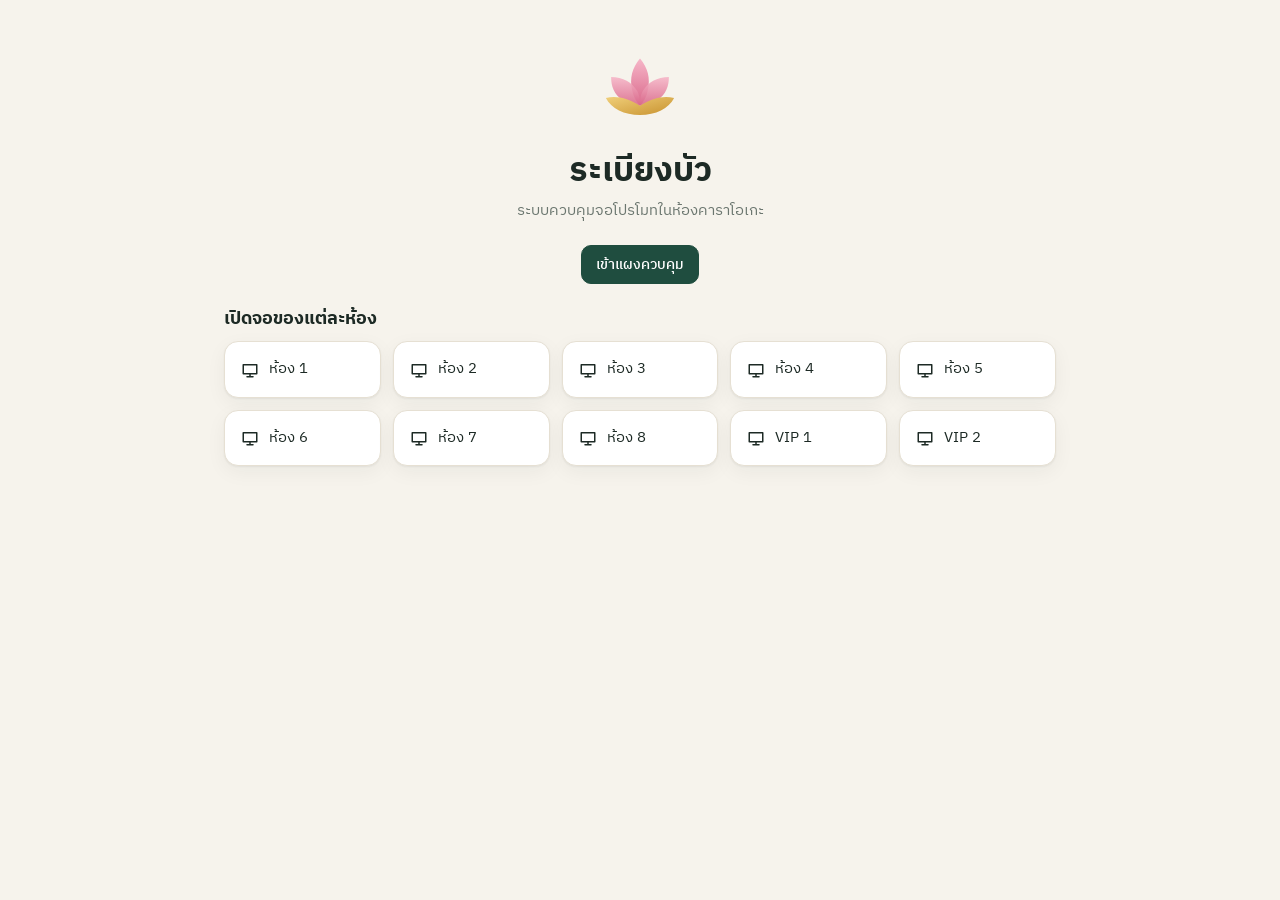
==== index.html @ 252fd1d8 "Add karaoke-room TV signage system (admin panel + TV player) - admin.html: manage rooms, playlists, " ====
<!doctype html>
<html lang="th">
<head>
  <meta charset="utf-8">
  <meta name="viewport" content="width=device-width, initial-scale=1">
  <title>ระเบียงบัว — ระบบจอ</title>
  <link rel="preconnect" href="https://fonts.googleapis.com">
  <link rel="preconnect" href="https://fonts.gstatic.com" crossorigin>
  <link href="https://fonts.googleapis.com/css2?family=IBM+Plex+Sans+Thai:wght@400;500;600;700&display=swap" rel="stylesheet">
  <link rel="icon" href="assets/img/lotus.svg" type="image/svg+xml">
  <link rel="stylesheet" href="assets/css/admin.css">
  <style>
    .hero { max-width: 880px; margin: 0 auto; padding: 48px 24px 24px; text-align: center; }
    .hero img { width: 84px; height: 84px; }
    .hero h1 { font-size: 34px; margin-top: 10px; }
    .hero p { color: var(--muted); margin: 8px 0 22px; }
    .tvs { max-width: 880px; margin: 0 auto; padding: 0 24px 48px; display: grid; grid-template-columns: repeat(auto-fill, minmax(150px, 1fr)); gap: 12px; }
    .tvs a { padding: 16px; text-decoration: none; color: var(--ink); display: flex; gap: 10px; align-items: center; }
    .tvs a:hover { border-color: var(--gold); }
  </style>
</head>
<body>
  <section class="hero">
    <img src="assets/img/lotus.svg" alt="">
    <h1 id="shop">ระเบียงบัว</h1>
    <p>ระบบควบคุมจอโปรโมทในห้องคาราโอเกะ</p>
    <a class="btn primary" href="admin.html">เข้าแผงควบคุม</a>
  </section>
  <h3 style="max-width:880px;margin:0 auto 12px;padding:0 24px">เปิดจอของแต่ละห้อง</h3>
  <section class="tvs" id="tvs"></section>
  <script src="assets/js/common.js"></script>
  <script>
    fetch(RB.CONFIG_PATH + '?t=' + Date.now(), { cache: 'no-store' })
      .then(r => r.json()).catch(() => null)
      .then(raw => {
        const cfg = RB.normalize(raw);
        document.getElementById('shop').textContent = cfg.shop.name;
        document.getElementById('tvs').innerHTML = cfg.rooms.map(r =>
          `<a class="card" href="tv.html?room=${encodeURIComponent(r.id)}"><svg viewBox="0 0 24 24"><path d="M3 5h18v12H3z M8 21h8 M12 17v4"/></svg>${RB.esc(r.name)}</a>`
        ).join('');
      });
  </script>
</body>
</html>
---- assets/css/admin.css ----
:root {
  --bg: #f6f3ec;
  --surface: #ffffff;
  --surface-2: #faf8f3;
  --ink: #1d2a25;
  --muted: #6b766f;
  --line: #e6e0d3;
  --brand: #1f4d3f;
  --brand-ink: #ffffff;
  --gold: #c99a3b;
  --lotus: #d9688a;
  --danger: #c0392b;
  --ok: #2f8f5b;
  --radius: 14px;
  --shadow: 0 1px 2px rgba(29, 42, 37, .06), 0 6px 20px rgba(29, 42, 37, .05);
}
@media (prefers-color-scheme: dark) {
  :root:not([data-theme="light"]) {
    --bg: #0f1714; --surface: #17211d; --surface-2: #1c2823; --ink: #ecf0ec; --muted: #9aa69f;
    --line: #2a3832; --brand: #3f8f74; --gold: #e0b45a; --shadow: 0 1px 2px rgba(0,0,0,.3);
  }
}

* { box-sizing: border-box; }
html, body { margin: 0; }
body {
  background: var(--bg); color: var(--ink);
  font: 15px/1.5 'IBM Plex Sans Thai', 'Noto Sans Thai', system-ui, sans-serif;
  -webkit-font-smoothing: antialiased;
}
.hidden { display: none !important; }
h1, h2, h3 { margin: 0; line-height: 1.25; }
a { color: var(--brand); }
svg { width: 18px; height: 18px; fill: none; stroke: currentColor; stroke-width: 2; stroke-linecap: round; stroke-linejoin: round; flex: none; }

/* ---------- top bar & tabs ---------- */
.topbar {
  position: sticky; top: 0; z-index: 30;
  display: flex; align-items: center; gap: 16px;
  padding: 10px 24px; background: var(--surface); border-bottom: 1px solid var(--line);
}
.brand { display: flex; align-items: center; gap: 10px; text-decoration: none; color: var(--ink); margin-right: auto; }
.brand img { width: 36px; height: 36px; }
.brand span { display: flex; flex-direction: column; line-height: 1.15; }
.brand small { color: var(--muted); font-size: 12px; }
.conn { display: flex; align-items: center; gap: 8px; font-size: 13px; color: var(--muted); }
.conn .dot { width: 9px; height: 9px; border-radius: 50%; background: #bbb; }
.conn.ok .dot { background: var(--ok); }
.conn.warn .dot { background: var(--gold); }
.conn.err .dot { background: var(--danger); }

.tabs {
  position: sticky; top: 57px; z-index: 25;
  display: flex; gap: 4px; padding: 0 20px; overflow-x: auto;
  background: var(--surface); border-bottom: 1px solid var(--line);
}
.tabs button {
  border: 0; background: none; font: inherit; color: var(--muted); cursor: pointer;
  padding: 12px 14px; border-bottom: 3px solid transparent; white-space: nowrap; font-weight: 500;
}
.tabs button.on { color: var(--brand); border-bottom-color: var(--gold); }

.view { max-width: 1240px; margin: 0 auto; padding: 24px; }

/* ---------- generic ---------- */
.btn {
  display: inline-flex; align-items: center; gap: 6px; justify-content: center;
  font: inherit; font-size: 14px; font-weight: 500; cursor: pointer;
  padding: 8px 14px; border-radius: 10px; border: 1px solid var(--line);
  background: var(--surface); color: var(--ink); text-decoration: none; white-space: nowrap;
}
.btn:hover { border-color: var(--muted); }
.btn.primary { background: var(--brand); color: var(--brand-ink); border-color: var(--brand); }
.btn.primary:disabled { opacity: .45; cursor: default; }
.btn.gold { background: var(--gold); border-color: var(--gold); color: #241a05; }
.btn.danger { color: var(--danger); }
.btn.small { padding: 5px 10px; font-size: 13px; border-radius: 8px; }
.btn.icon { padding: 6px; }
.save { position: relative; }
.save.dirty::after {
  content: ''; position: absolute; top: -4px; right: -4px; width: 12px; height: 12px;
  border-radius: 50%; background: var(--lotus); border: 2px solid var(--surface);
}

.card { background: var(--surface); border: 1px solid var(--line); border-radius: var(--radius); box-shadow: var(--shadow); }
.page-head { display: flex; flex-wrap: wrap; align-items: flex-end; justify-content: space-between; gap: 16px; margin-bottom: 20px; }
.page-head p { margin: 4px 0 0; color: var(--muted); }
.row { display: flex; flex-wrap: wrap; gap: 8px; align-items: center; }
.muted { color: var(--muted); }
.small-text { font-size: 13px; }

label.f { display: flex; flex-direction: column; gap: 4px; font-size: 13px; color: var(--muted); }
input, select, textarea {
  font: inherit; font-size: 14px; color: var(--ink);
  padding: 8px 10px; border: 1px solid var(--line); border-radius: 9px; background: var(--surface-2);
  width: 100%; min-width: 0;
}
input:focus, select:focus, textarea:focus { outline: 2px solid color-mix(in srgb, var(--gold) 55%, transparent); border-color: var(--gold); }
input[type=checkbox] { width: auto; accent-color: var(--brand); }
input[type=color] { padding: 2px; height: 38px; }
textarea { resize: vertical; }
.check { display: inline-flex; gap: 6px; align-items: center; font-size: 13px; color: var(--ink); cursor: pointer; }

.banner {
  display: flex; gap: 12px; align-items: center; flex-wrap: wrap;
  padding: 12px 16px; margin-bottom: 18px; border-radius: 12px;
  background: color-mix(in srgb, var(--gold) 14%, var(--surface)); border: 1px solid color-mix(in srgb, var(--gold) 45%, transparent);
}

/* ---------- rooms ---------- */
.bulk { display: flex; flex-wrap: wrap; gap: 8px; align-items: center; padding: 10px 12px; font-size: 14px; }
.bulk select { width: auto; }
.rooms-grid { display: grid; grid-template-columns: repeat(auto-fill, minmax(300px, 1fr)); gap: 16px; }
.room { padding: 16px; display: flex; flex-direction: column; gap: 12px; border-top: 4px solid var(--brand); }
.room.mode-message { border-top-color: var(--lotus); }
.room.mode-logo { border-top-color: var(--gold); }
.room.mode-off { border-top-color: #888; opacity: .85; }
.room-top { display: flex; gap: 8px; align-items: center; }
.room-name { font-weight: 600; font-size: 16px; background: transparent; border-color: transparent; padding: 4px 6px; }
.room-name:hover { border-color: var(--line); }
.seg { display: grid; grid-template-columns: repeat(4, 1fr); background: var(--surface-2); border: 1px solid var(--line); border-radius: 10px; padding: 3px; gap: 3px; }
.seg button { border: 0; background: none; font: inherit; font-size: 12.5px; padding: 6px 2px; border-radius: 7px; cursor: pointer; color: var(--muted); }
.seg button.on { background: var(--surface); color: var(--ink); font-weight: 600; box-shadow: 0 1px 3px rgba(0,0,0,.12); }
.chips { display: flex; flex-wrap: wrap; gap: 6px; }
.chip { font: inherit; font-size: 12px; padding: 3px 10px; border-radius: 99px; border: 1px dashed var(--line); background: none; color: var(--muted); cursor: pointer; }
.chip:hover { color: var(--ink); border-color: var(--muted); }
.room-actions { display: flex; flex-wrap: wrap; gap: 6px; margin-top: auto; padding-top: 8px; border-top: 1px dashed var(--line); }

/* ---------- playlists ---------- */
.split { display: grid; grid-template-columns: 260px 1fr; gap: 20px; align-items: start; }
.pl-list { padding: 8px; display: flex; flex-direction: column; gap: 4px; position: sticky; top: 120px; }
.pl-list button.item {
  text-align: left; font: inherit; border: 0; background: none; padding: 10px 12px; border-radius: 9px; cursor: pointer; color: var(--ink);
  display: flex; flex-direction: column;
}
.pl-list button.item small { color: var(--muted); }
.pl-list button.item.on { background: color-mix(in srgb, var(--brand) 12%, transparent); }
.pl-editor { padding: 18px; display: flex; flex-direction: column; gap: 14px; }
.pl-items { display: flex; flex-direction: column; gap: 10px; }
.pl-item {
  display: grid; grid-template-columns: 34px 96px 1fr auto; gap: 12px; align-items: start;
  padding: 12px; border: 1px solid var(--line); border-radius: 12px; background: var(--surface-2);
}
.pl-item.off { opacity: .5; }
.pl-item .num { font-weight: 700; color: var(--muted); text-align: center; padding-top: 6px; }
.pl-item .fields { display: grid; grid-template-columns: repeat(auto-fill, minmax(150px, 1fr)); gap: 8px; }
.pl-item .fields .wide { grid-column: 1 / -1; }
.pl-item .tools { display: flex; flex-direction: column; gap: 4px; }
.type-badge { display: inline-block; font-size: 11px; font-weight: 600; padding: 2px 8px; border-radius: 99px; background: var(--brand); color: #fff; margin-bottom: 4px; }
.type-badge.video { background: #5b4bb7; }
.type-badge.menu { background: var(--gold); color: #241a05; }
.type-badge.promo { background: var(--lotus); }

.thumb {
  width: 96px; aspect-ratio: 16/9; border-radius: 8px; overflow: hidden; border: 1px solid var(--line);
  background: repeating-conic-gradient(var(--surface-2) 0 25%, var(--surface) 0 50%) 0 0 / 12px 12px;
  display: flex; align-items: center; justify-content: center; font-size: 11px; color: var(--muted); text-align: center;
  cursor: pointer; padding: 0; font-family: inherit;
}
.thumb img, .thumb video { width: 100%; height: 100%; object-fit: cover; display: block; }
.thumb.promo-prev { flex-direction: column; color: #fff; font-weight: 600; padding: 4px; line-height: 1.15; background: #1f4d3f; background-size: cover; background-position: center; text-shadow: 0 1px 3px rgba(0,0,0,.6); }
.add-row { display: flex; flex-wrap: wrap; gap: 8px; padding: 12px; border: 2px dashed var(--line); border-radius: 12px; justify-content: center; }

/* ---------- media ---------- */
.drop {
  border: 2px dashed var(--line); border-radius: var(--radius); padding: 28px; text-align: center;
  background: var(--surface); color: var(--muted); margin-bottom: 20px; cursor: pointer; transition: .15s;
}
.drop.over { border-color: var(--gold); background: color-mix(in srgb, var(--gold) 10%, var(--surface)); color: var(--ink); }
.drop b { color: var(--ink); }
.media-grid { display: grid; grid-template-columns: repeat(auto-fill, minmax(190px, 1fr)); gap: 14px; }
.media-card { overflow: hidden; display: flex; flex-direction: column; }
.media-card .pv { aspect-ratio: 16/9; background: #111; position: relative; }
.media-card .pv img, .media-card .pv video { width: 100%; height: 100%; object-fit: cover; display: block; }
.media-card .pv .kind { position: absolute; top: 6px; left: 6px; font-size: 11px; padding: 1px 8px; border-radius: 99px; background: rgba(0,0,0,.6); color: #fff; }
.media-card .pv .pending { position: absolute; top: 6px; right: 6px; font-size: 11px; padding: 1px 8px; border-radius: 99px; background: var(--lotus); color: #fff; }
.media-card .meta { padding: 10px; display: flex; flex-direction: column; gap: 6px; }
.media-card .meta input { padding: 5px 8px; }

/* ---------- menu ---------- */
.cat { padding: 16px; margin-bottom: 18px; }
.cat-head { display: flex; gap: 8px; align-items: center; margin-bottom: 12px; }
.cat-head input { font-weight: 600; font-size: 17px; }
.menu-table { width: 100%; border-collapse: collapse; }
.menu-table th { text-align: left; font-size: 12px; font-weight: 500; color: var(--muted); padding: 4px 6px; }
.menu-table td { padding: 5px 6px; border-top: 1px solid var(--line); vertical-align: middle; }
.menu-table .thumb { width: 64px; }
.menu-table .price { width: 100px; }
.menu-table .tagc { width: 120px; }
.menu-table tr.na td { opacity: .5; }

/* ---------- settings ---------- */
.settings-grid { display: grid; grid-template-columns: repeat(auto-fit, minmax(340px, 1fr)); gap: 18px; }
.settings-grid .card { padding: 18px; display: flex; flex-direction: column; gap: 12px; }
.settings-grid h2 { font-size: 17px; }
.grid2 { display: grid; grid-template-columns: 1fr 1fr; gap: 10px; }
.grid3 { display: grid; grid-template-columns: repeat(3, 1fr); gap: 10px; }
.url-list { display: flex; flex-direction: column; gap: 6px; max-height: 360px; overflow: auto; }
.url-list .u { display: flex; gap: 8px; align-items: center; font-size: 13px; }
.url-list code { flex: 1; overflow: hidden; text-overflow: ellipsis; white-space: nowrap; background: var(--surface-2); padding: 4px 8px; border-radius: 6px; }

/* ---------- modal / toast / progress ---------- */
.modal { position: fixed; inset: 0; z-index: 50; background: rgba(10, 16, 14, .55); display: flex; align-items: center; justify-content: center; padding: 16px; }
.modal-box { background: var(--surface); border-radius: 16px; width: min(900px, 100%); max-height: 86vh; display: flex; flex-direction: column; overflow: hidden; }
.modal-head { display: flex; align-items: center; gap: 10px; padding: 14px 18px; border-bottom: 1px solid var(--line); }
.modal-head h3 { margin-right: auto; }
.modal-body { padding: 16px 18px; overflow: auto; }
.pick-grid { display: grid; grid-template-columns: repeat(auto-fill, minmax(150px, 1fr)); gap: 10px; }
.pick-grid button { border: 2px solid transparent; padding: 0; background: var(--surface-2); border-radius: 10px; overflow: hidden; cursor: pointer; font: inherit; font-size: 12px; text-align: left; color: var(--ink); }
.pick-grid button:hover { border-color: var(--gold); }
.pick-grid .pv { aspect-ratio: 16/9; background: #111; }
.pick-grid .pv img, .pick-grid .pv video { width: 100%; height: 100%; object-fit: cover; display: block; }
.pick-grid span { display: block; padding: 6px 8px; white-space: nowrap; overflow: hidden; text-overflow: ellipsis; }

.toast {
  position: fixed; left: 50%; bottom: 24px; transform: translate(-50%, 20px); opacity: 0; z-index: 60;
  background: var(--ink); color: var(--bg); padding: 10px 18px; border-radius: 10px; font-size: 14px;
  transition: .25s; pointer-events: none; max-width: calc(100% - 32px);
}
.toast.on { opacity: 1; transform: translate(-50%, 0); }
.progress { position: fixed; inset: 0; z-index: 70; background: rgba(10,16,14,.55); display: flex; flex-direction: column; gap: 14px; align-items: center; justify-content: center; color: #fff; }
.spinner { width: 42px; height: 42px; border: 4px solid rgba(255,255,255,.25); border-top-color: var(--gold); border-radius: 50%; animation: spin 1s linear infinite; }
@keyframes spin { to { transform: rotate(360deg); } }
.empty { padding: 40px; text-align: center; color: var(--muted); }

/* ---------- responsive ---------- */
@media (max-width: 860px) {
  .split { grid-template-columns: 1fr; }
  .pl-list { position: static; flex-direction: row; overflow-x: auto; }
  .pl-list button.item { white-space: nowrap; }
}
@media (max-width: 640px) {
  .topbar { padding: 10px 16px; gap: 10px; }
  .conn #connText { display: none; }
  #saveText { display: none; }
  .tabs { top: 57px; padding: 0 8px; }
  .view { padding: 16px; }
  .pl-item { grid-template-columns: 1fr; }
  .pl-item .num { display: none; }
  .pl-item .tools { flex-direction: row; }
  .menu-table thead { display: none; }
  .menu-table tr { display: grid; grid-template-columns: 64px 1fr 1fr; gap: 6px; padding: 8px 0; border-top: 1px solid var(--line); }
  .menu-table td { border: 0; padding: 0; }
  .menu-table .price, .menu-table .tagc { width: auto; }
  .grid3 { grid-template-columns: 1fr; }
}
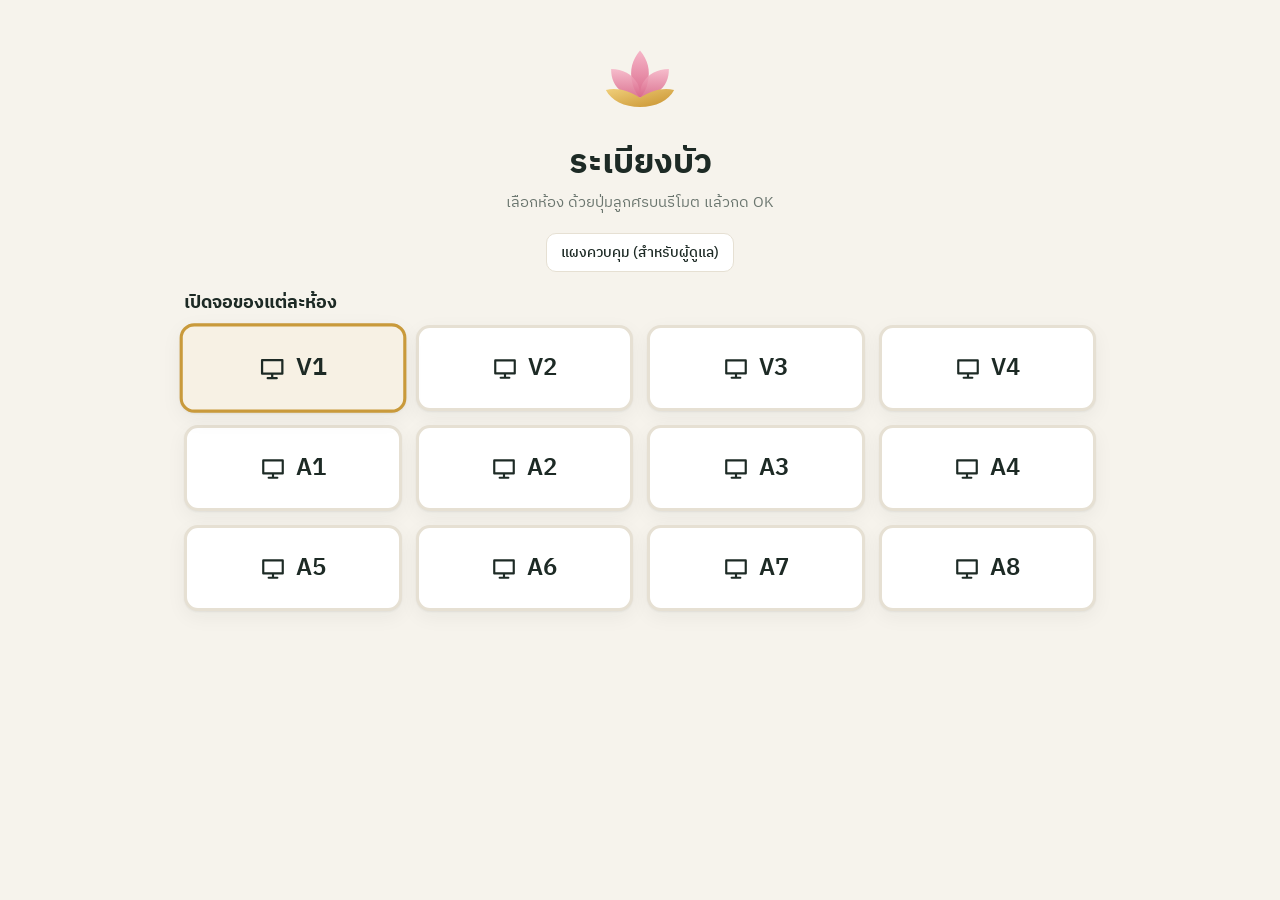
==== commit 78980b1f: "Make the Firefox-on-box workflow remote-friendly - index.html: big room tiles navigable with the TV " ====
--- a/index.html
+++ b/index.html
@@ -10,34 +10,80 @@
   <link rel="icon" href="assets/img/lotus.svg" type="image/svg+xml">
   <link rel="stylesheet" href="assets/css/admin.css">
   <style>
-    .hero { max-width: 880px; margin: 0 auto; padding: 48px 24px 24px; text-align: center; }
+    .hero { max-width: 960px; margin: 0 auto; padding: 40px 24px 20px; text-align: center; }
     .hero img { width: 84px; height: 84px; }
     .hero h1 { font-size: 34px; margin-top: 10px; }
-    .hero p { color: var(--muted); margin: 8px 0 22px; }
-    .tvs { max-width: 880px; margin: 0 auto; padding: 0 24px 48px; display: grid; grid-template-columns: repeat(auto-fill, minmax(150px, 1fr)); gap: 12px; }
-    .tvs a { padding: 16px; text-decoration: none; color: var(--ink); display: flex; gap: 10px; align-items: center; }
-    .tvs a:hover { border-color: var(--gold); }
+    .hero p { color: var(--muted); margin: 8px 0 18px; }
+    .resume { max-width: 960px; margin: 0 auto 16px; padding: 0 24px; }
+    .resume .banner { justify-content: center; font-size: 18px; }
+    h3.sub { max-width: 960px; margin: 0 auto 12px; padding: 0 24px; }
+    .tvs { max-width: 960px; margin: 0 auto; padding: 0 24px 48px; display: grid; grid-template-columns: repeat(4, 1fr); gap: 14px; }
+    .tvs a {
+      padding: 22px 16px; text-decoration: none; color: var(--ink);
+      display: flex; gap: 10px; align-items: center; justify-content: center;
+      font-size: 24px; font-weight: 600; outline: none; border-width: 3px;
+    }
+    .tvs a svg { width: 26px; height: 26px; }
+    .tvs a:hover, .tvs a:focus { border-color: var(--gold); background: color-mix(in srgb, var(--gold) 14%, var(--surface)); transform: scale(1.04); }
+    .tvs a.mine::after { content: 'ห้องนี้'; font-size: 12px; font-weight: 500; color: var(--gold); }
+    @media (max-width: 640px) { .tvs { grid-template-columns: repeat(2, 1fr); } }
   </style>
 </head>
 <body>
   <section class="hero">
     <img src="assets/img/lotus.svg" alt="">
     <h1 id="shop">ระเบียงบัว</h1>
-    <p>ระบบควบคุมจอโปรโมทในห้องคาราโอเกะ</p>
-    <a class="btn primary" href="admin.html">เข้าแผงควบคุม</a>
+    <p>เลือกห้อง ด้วยปุ่มลูกศรบนรีโมต แล้วกด OK</p>
+    <a class="btn" href="admin.html">แผงควบคุม (สำหรับผู้ดูแล)</a>
   </section>
-  <h3 style="max-width:880px;margin:0 auto 12px;padding:0 24px">เปิดจอของแต่ละห้อง</h3>
+  <div class="resume hidden" id="resume"><div class="banner">กำลังเปิดจอห้อง <b id="resumeRoom"></b> ใน <b id="resumeSec">3</b> วินาที — กดปุ่มใดก็ได้เพื่อเลือกห้องอื่น</div></div>
+  <h3 class="sub">เปิดจอของแต่ละห้อง</h3>
   <section class="tvs" id="tvs"></section>
   <script src="assets/js/common.js"></script>
   <script>
+    const ROOM_KEY = 'rb_room';
+    let saved = null;
+    try { saved = localStorage.getItem(ROOM_KEY); } catch (_) {}
+
     fetch(RB.CONFIG_PATH + '?t=' + Date.now(), { cache: 'no-store' })
       .then(r => r.json()).catch(() => null)
       .then(raw => {
         const cfg = RB.normalize(raw);
         document.getElementById('shop').textContent = cfg.shop.name;
-        document.getElementById('tvs').innerHTML = cfg.rooms.map(r =>
-          `<a class="card" href="tv.html?room=${encodeURIComponent(r.id)}"><svg viewBox="0 0 24 24"><path d="M3 5h18v12H3z M8 21h8 M12 17v4"/></svg>${RB.esc(r.name)}</a>`
+        const box = document.getElementById('tvs');
+        box.innerHTML = cfg.rooms.map(r =>
+          `<a class="card${String(r.id) === saved ? ' mine' : ''}" href="tv.html?room=${encodeURIComponent(r.id)}"><svg viewBox="0 0 24 24"><path d="M3 5h18v12H3z M8 21h8 M12 17v4"/></svg>${RB.esc(r.name)}</a>`
         ).join('');
+        const tiles = [...box.querySelectorAll('a')];
+        (box.querySelector('.mine') || tiles[0]).focus();
+
+        // TV remote: arrow keys move between tiles (browsers on Android boxes have no spatial navigation)
+        document.addEventListener('keydown', e => {
+          const i = tiles.indexOf(document.activeElement);
+          const cols = getComputedStyle(box).gridTemplateColumns.split(' ').length;
+          const step = { ArrowRight: 1, ArrowLeft: -1, ArrowDown: cols, ArrowUp: -cols }[e.key];
+          if (step === undefined) return;
+          e.preventDefault();
+          const next = tiles[Math.min(tiles.length - 1, Math.max(0, (i < 0 ? 0 : i + step)))];
+          next.focus();
+        });
+
+        // Remembered room: open it automatically, unless we got here with the Back button
+        const nav = performance.getEntriesByType('navigation')[0];
+        const cameBack = nav && nav.type === 'back_forward';
+        const room = saved && cfg.rooms.find(r => String(r.id) === saved);
+        if (!room || cameBack || location.search.includes('pick')) return;
+        document.getElementById('resume').classList.remove('hidden');
+        document.getElementById('resumeRoom').textContent = room.name;
+        let sec = 3;
+        const t = setInterval(() => {
+          sec--;
+          document.getElementById('resumeSec').textContent = sec;
+          if (sec <= 0) { clearInterval(t); location.href = 'tv.html?room=' + encodeURIComponent(room.id); }
+        }, 1000);
+        const cancel = () => { clearInterval(t); document.getElementById('resume').classList.add('hidden'); };
+        document.addEventListener('keydown', cancel, { once: true });
+        document.addEventListener('pointerdown', cancel, { once: true });
       });
   </script>
 </body>
--- a/assets/css/admin.css
+++ b/assets/css/admin.css
@@ -115,10 +115,12 @@
 .room.mode-message { border-top-color: var(--lotus); }
 .room.mode-logo { border-top-color: var(--gold); }
 .room.mode-off { border-top-color: #888; opacity: .85; }
+.room.mode-karaoke { border-top-color: #5b4bb7; }
+.room.mode-auto { border-top-color: #2f8f5b; }
 .room-top { display: flex; gap: 8px; align-items: center; }
 .room-name { font-weight: 600; font-size: 16px; background: transparent; border-color: transparent; padding: 4px 6px; }
 .room-name:hover { border-color: var(--line); }
-.seg { display: grid; grid-template-columns: repeat(4, 1fr); background: var(--surface-2); border: 1px solid var(--line); border-radius: 10px; padding: 3px; gap: 3px; }
+.seg { display: grid; grid-template-columns: repeat(3, 1fr); background: var(--surface-2); border: 1px solid var(--line); border-radius: 10px; padding: 3px; gap: 3px; }
 .seg button { border: 0; background: none; font: inherit; font-size: 12.5px; padding: 6px 2px; border-radius: 7px; cursor: pointer; color: var(--muted); }
 .seg button.on { background: var(--surface); color: var(--ink); font-weight: 600; box-shadow: 0 1px 3px rgba(0,0,0,.12); }
 .chips { display: flex; flex-wrap: wrap; gap: 6px; }
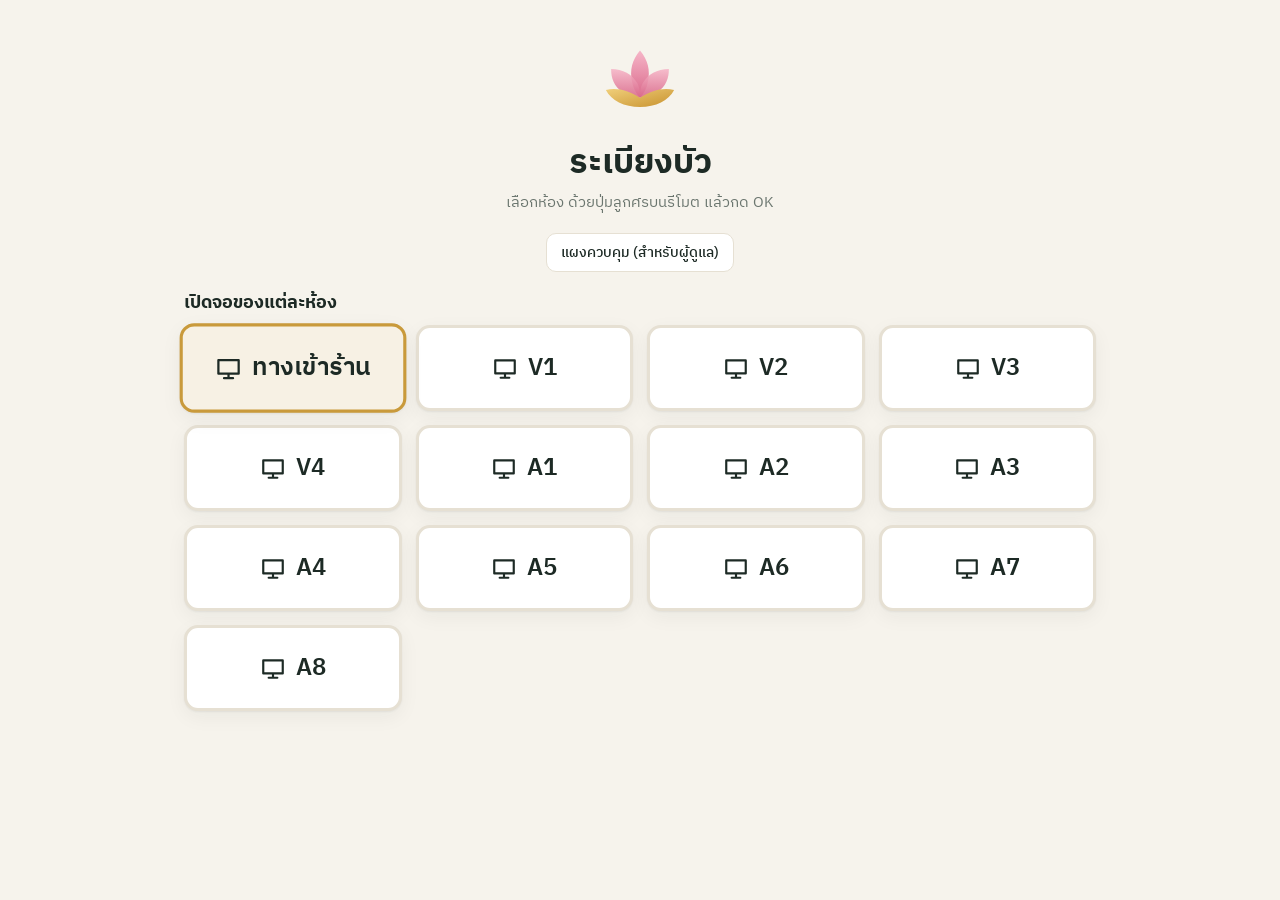
==== commit e3c93d6f: "Add entrance screen with today's bookings and auto room welcome - Admin "Bookings & entrance" tab: p" ====
--- a/index.html
+++ b/index.html
@@ -51,7 +51,7 @@
         const cfg = RB.normalize(raw);
         document.getElementById('shop').textContent = cfg.shop.name;
         const box = document.getElementById('tvs');
-        box.innerHTML = cfg.rooms.map(r =>
+        box.innerHTML = cfg.screens.concat(cfg.rooms).map(r =>
           `<a class="card${String(r.id) === saved ? ' mine' : ''}" href="tv.html?room=${encodeURIComponent(r.id)}"><svg viewBox="0 0 24 24"><path d="M3 5h18v12H3z M8 21h8 M12 17v4"/></svg>${RB.esc(r.name)}</a>`
         ).join('');
         const tiles = [...box.querySelectorAll('a')];
--- a/assets/css/admin.css
+++ b/assets/css/admin.css
@@ -126,6 +126,8 @@
 .chips { display: flex; flex-wrap: wrap; gap: 6px; }
 .chip { font: inherit; font-size: 12px; padding: 3px 10px; border-radius: 99px; border: 1px dashed var(--line); background: none; color: var(--muted); cursor: pointer; }
 .chip:hover { color: var(--ink); border-color: var(--muted); }
+.bk-line { font-size: 12.5px; padding: 5px 10px; border-radius: 8px; background: color-mix(in srgb, var(--lotus) 12%, transparent); }
+.room.mode-lobby, .room.mode-bookings { border-top-color: var(--lotus); }
 .room-actions { display: flex; flex-wrap: wrap; gap: 6px; margin-top: auto; padding-top: 8px; border-top: 1px dashed var(--line); }
 
 /* ---------- playlists ---------- */
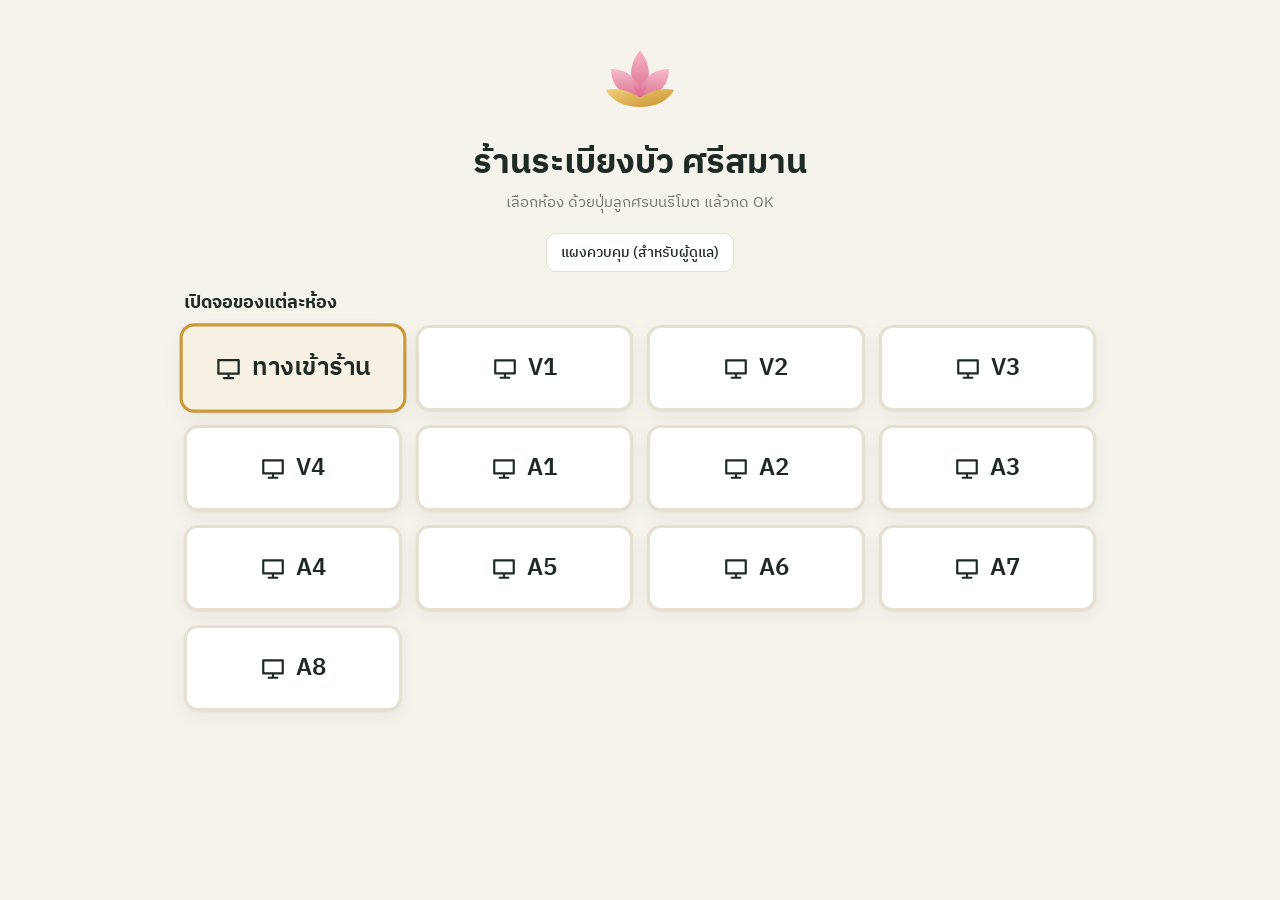
==== commit 2c217a69: "Rename shop to ร้านระเบียงบัว ศรีสมาน Co-Authored-By: Claude Opus 5.5 <noreply@anthropic.com>" ====
--- a/index.html
+++ b/index.html
@@ -3,7 +3,7 @@
 <head>
   <meta charset="utf-8">
   <meta name="viewport" content="width=device-width, initial-scale=1">
-  <title>ระเบียงบัว — ระบบจอ</title>
+  <title>ร้านระเบียงบัว ศรีสมาน — ระบบจอ</title>
   <link rel="preconnect" href="https://fonts.googleapis.com">
   <link rel="preconnect" href="https://fonts.gstatic.com" crossorigin>
   <link href="https://fonts.googleapis.com/css2?family=IBM+Plex+Sans+Thai:wght@400;500;600;700&display=swap" rel="stylesheet">
@@ -32,7 +32,7 @@
 <body>
   <section class="hero">
     <img src="assets/img/lotus.svg" alt="">
-    <h1 id="shop">ระเบียงบัว</h1>
+    <h1 id="shop">ร้านระเบียงบัว ศรีสมาน</h1>
     <p>เลือกห้อง ด้วยปุ่มลูกศรบนรีโมต แล้วกด OK</p>
     <a class="btn" href="admin.html">แผงควบคุม (สำหรับผู้ดูแล)</a>
   </section>
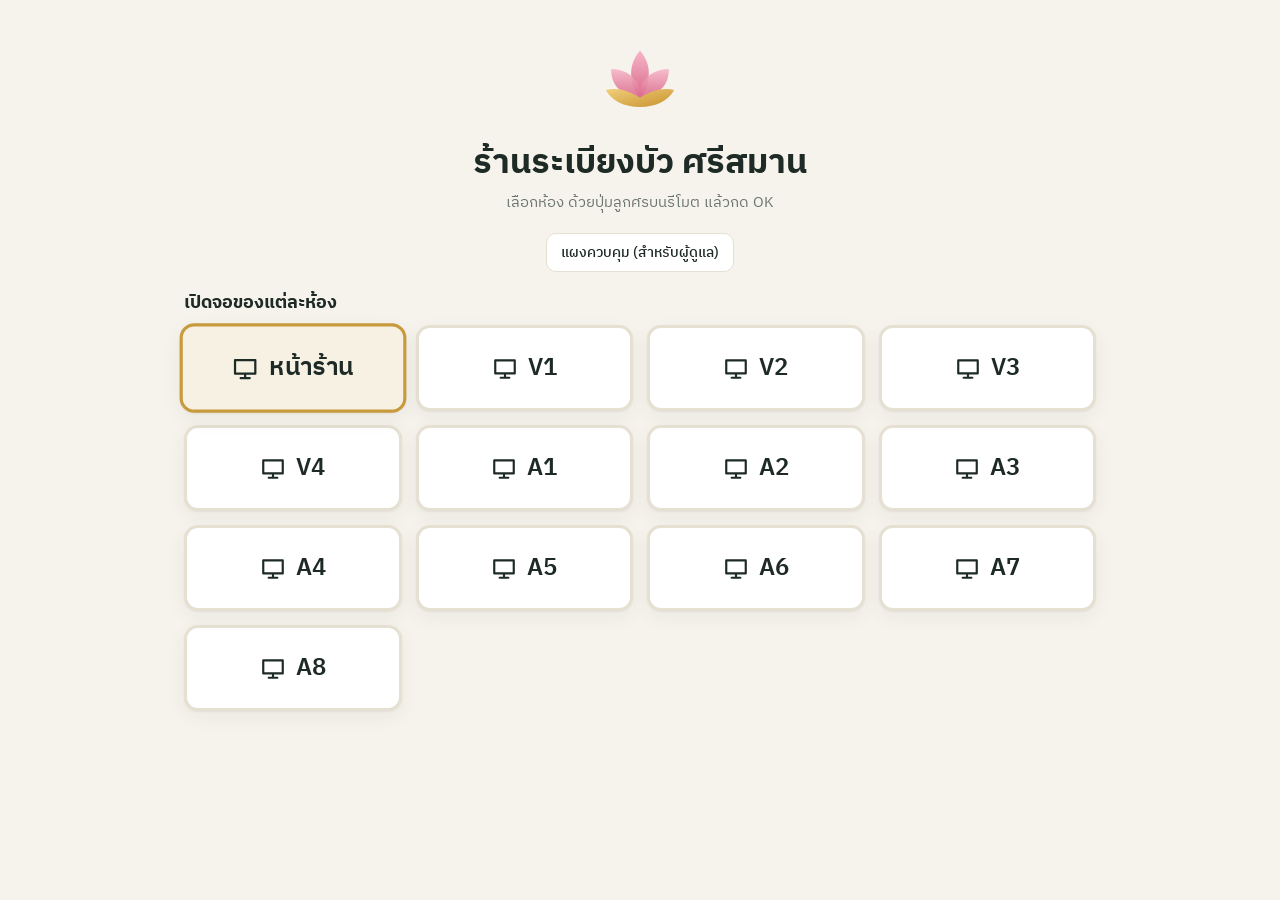
==== commit e5bc5eb7: "Make the TV app installable as a PWA on Android boxes Add manifest.json (fullscreen, landscape, star" ====
--- a/index.html
+++ b/index.html
@@ -8,6 +8,9 @@
   <link rel="preconnect" href="https://fonts.gstatic.com" crossorigin>
   <link href="https://fonts.googleapis.com/css2?family=IBM+Plex+Sans+Thai:wght@400;500;600;700&display=swap" rel="stylesheet">
   <link rel="icon" href="assets/img/lotus.svg" type="image/svg+xml">
+  <meta name="theme-color" content="#0e1f1a">
+  <link rel="manifest" href="manifest.json">
+  <link rel="apple-touch-icon" href="assets/img/icons/apple-touch-icon.png">
   <link rel="stylesheet" href="assets/css/admin.css">
   <style>
     .hero { max-width: 960px; margin: 0 auto; padding: 40px 24px 20px; text-align: center; }
@@ -41,6 +44,11 @@
   <section class="tvs" id="tvs"></section>
   <script src="assets/js/common.js"></script>
   <script>
+    // Register the service worker here too, so the start page is installable as an app
+    if ('serviceWorker' in navigator && location.protocol !== 'file:') {
+      navigator.serviceWorker.register('sw.js').catch(() => {});
+    }
+
     const ROOM_KEY = 'rb_room';
     let saved = null;
     try { saved = localStorage.getItem(ROOM_KEY); } catch (_) {}
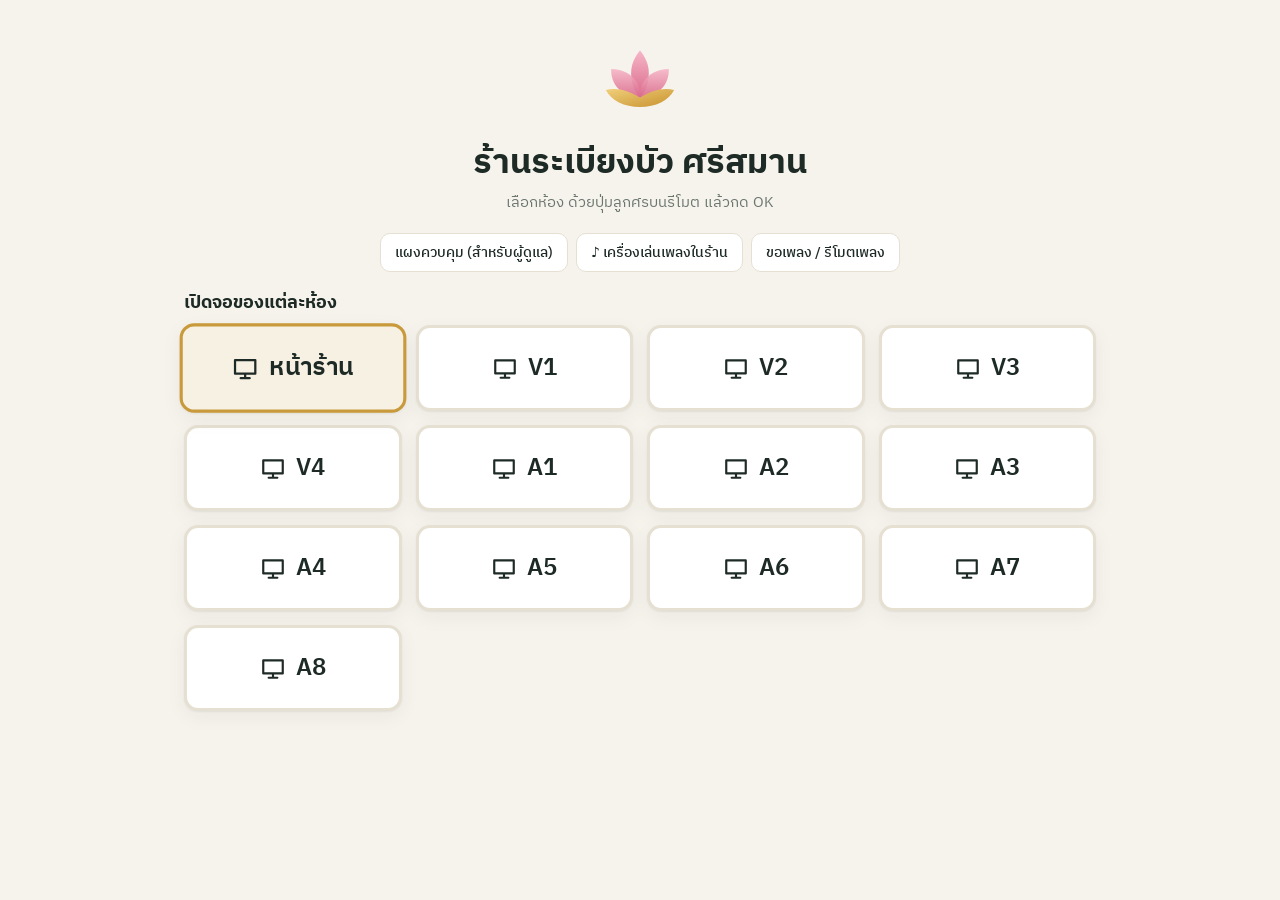
==== commit 54a24c88: "Add shop jukebox: YouTube song queue with QR requests and staff remote - music.html: background-musi" ====
--- a/index.html
+++ b/index.html
@@ -37,9 +37,13 @@
     <img src="assets/img/lotus.svg" alt="">
     <h1 id="shop">ร้านระเบียงบัว ศรีสมาน</h1>
     <p>เลือกห้อง ด้วยปุ่มลูกศรบนรีโมต แล้วกด OK</p>
-    <a class="btn" href="admin.html">แผงควบคุม (สำหรับผู้ดูแล)</a>
+    <div class="row" style="justify-content:center">
+      <a class="btn" href="admin.html">แผงควบคุม (สำหรับผู้ดูแล)</a>
+      <a class="btn" href="music.html">♪ เครื่องเล่นเพลงในร้าน</a>
+      <a class="btn" href="request.html">ขอเพลง / รีโมตเพลง</a>
+    </div>
   </section>
-  <div class="resume hidden" id="resume"><div class="banner">กำลังเปิดจอห้อง <b id="resumeRoom"></b> ใน <b id="resumeSec">3</b> วินาที — กดปุ่มใดก็ได้เพื่อเลือกห้องอื่น</div></div>
+  <div class="resume hidden" id="resume"><div class="banner">กำลังเปิดจอห้อง <b id="resumeRoom"></b> ใน <b id="resumeSec">15</b> วินาที — กดปุ่มใดก็ได้เพื่อเลือกห้องอื่น</div></div>
   <h3 class="sub">เปิดจอของแต่ละห้อง</h3>
   <section class="tvs" id="tvs"></section>
   <script src="assets/js/common.js"></script>
@@ -83,7 +87,7 @@
         if (!room || cameBack || location.search.includes('pick')) return;
         document.getElementById('resume').classList.remove('hidden');
         document.getElementById('resumeRoom').textContent = room.name;
-        let sec = 3;
+        let sec = 15;
         const t = setInterval(() => {
           sec--;
           document.getElementById('resumeSec').textContent = sec;
--- a/assets/css/admin.css
+++ b/assets/css/admin.css
@@ -106,6 +106,13 @@
   padding: 12px 16px; margin-bottom: 18px; border-radius: 12px;
   background: color-mix(in srgb, var(--gold) 14%, var(--surface)); border: 1px solid color-mix(in srgb, var(--gold) 45%, transparent);
 }
+.banner.warn {
+  color: var(--danger); font-weight: 600;
+  background: color-mix(in srgb, var(--danger) 9%, var(--surface)); border-color: color-mix(in srgb, var(--danger) 55%, transparent);
+}
+/* the same room booked twice in one session */
+.bk-table tr.dup td { background: color-mix(in srgb, var(--danger) 8%, transparent); }
+.bk-table tr.dup select[data-path$=".room"], .bk-table tr.dup select[data-path$=".session"] { border-color: var(--danger); box-shadow: 0 0 0 2px color-mix(in srgb, var(--danger) 25%, transparent); }
 
 /* ---------- rooms ---------- */
 .bulk { display: flex; flex-wrap: wrap; gap: 8px; align-items: center; padding: 10px 12px; font-size: 14px; }
